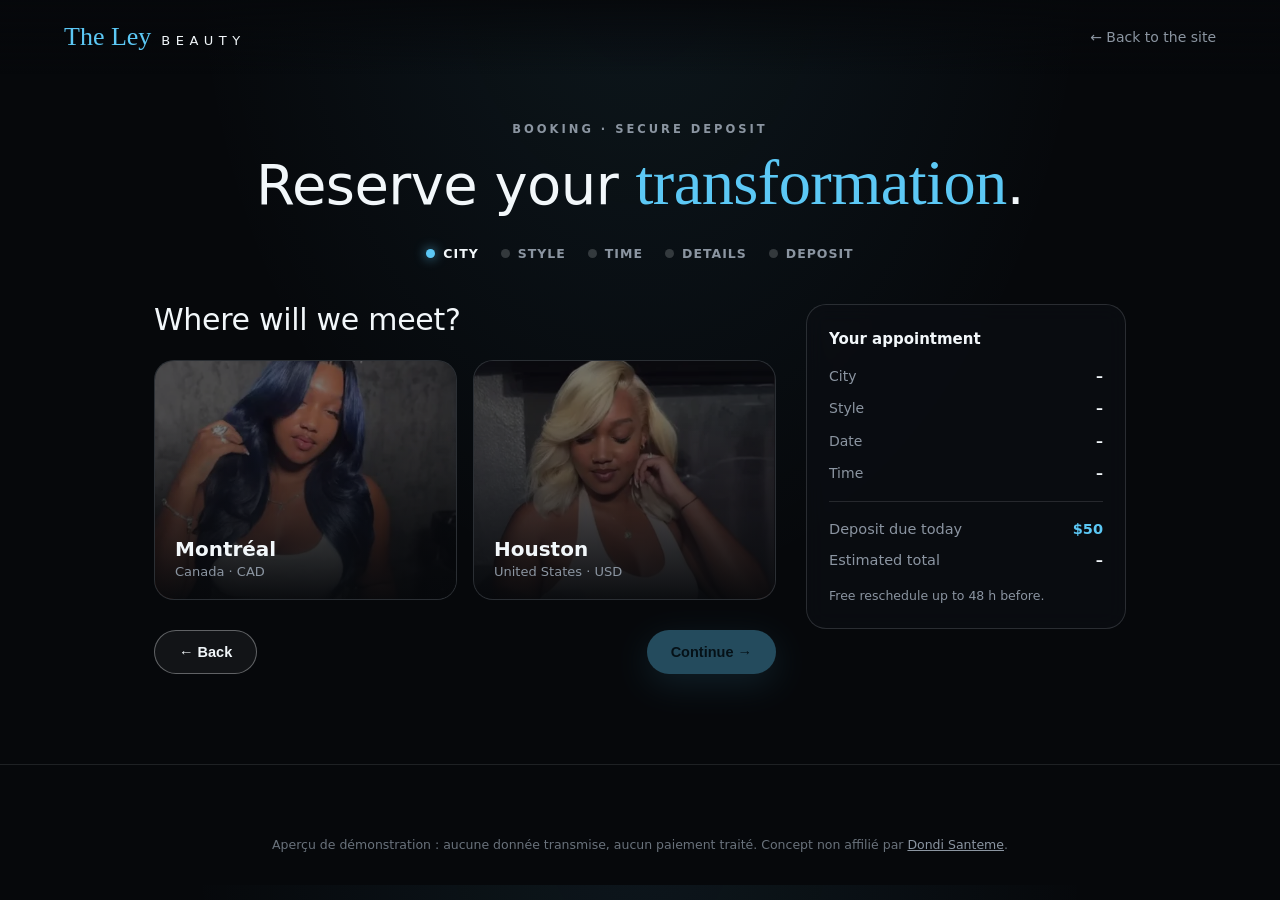
==== reservation.html @ ddd85ef6 "Parcours de reservation integre 5 etapes (ville, style, date/heure, coordonnees, acompte) avec recap" ====
<!DOCTYPE html>
<html lang="en">
<head>
  <meta charset="UTF-8">
  <meta name="viewport" content="width=device-width, initial-scale=1.0">
  <title>Book your appointment | The Ley Beauty</title>
  <meta name="description" content="Book your transformation with The Ley Beauty in Montréal or Houston. Pick your style, your time, and secure your seat.">
  <meta name="robots" content="noindex">
  <link rel="preload" href="fonts/MrDafoe-400.woff2" as="font" type="font/woff2" crossorigin>
  <link rel="preload" href="fonts/Sora-300.woff2" as="font" type="font/woff2" crossorigin>
  <link rel="stylesheet" href="fonts/fonts.css">
  <link rel="stylesheet" href="styles.css">
  <link rel="stylesheet" href="resa.css">
</head>
<body class="resa-body">

  <nav class="nav">
    <a class="wordmark" href="index.html"><span class="wm-script">The Ley</span><span class="wm-caps">Beauty</span></a>
    <a class="resa-back" href="index.html">← Back to the site</a>
  </nav>

  <main class="resa">
    <header class="resa-head">
      <p class="kicker">Booking · secure deposit</p>
      <h1 class="resa-title">Reserve your <em>transformation</em>.</h1>
      <ol class="resa-progress" aria-label="Booking steps">
        <li class="on" data-step-dot="1"><i></i>City</li>
        <li data-step-dot="2"><i></i>Style</li>
        <li data-step-dot="3"><i></i>Time</li>
        <li data-step-dot="4"><i></i>Details</li>
        <li data-step-dot="5"><i></i>Deposit</li>
      </ol>
    </header>

    <div class="resa-grid">
      <section class="resa-flow" aria-live="polite">

        <!-- Étape 1 : ville -->
        <div class="step on" data-step="1">
          <h2 class="step-title">Where will we meet?</h2>
          <div class="choice-grid ville-grid">
            <button class="choice ville" data-ville="mtl">
              <img src="assets/c-blue2.webp" alt="" aria-hidden="true">
              <span class="choice-name">Montréal</span>
              <span class="choice-sub">Canada · CAD</span>
            </button>
            <button class="choice ville" data-ville="hou">
              <img src="assets/c-blonde2.webp" alt="" aria-hidden="true">
              <span class="choice-name">Houston</span>
              <span class="choice-sub">United States · USD</span>
            </button>
          </div>
        </div>

        <!-- Étape 2 : prestation -->
        <div class="step" data-step="2">
          <h2 class="step-title">Pick your style.</h2>
          <div class="choice-grid presta-grid">
            <button class="choice presta" data-presta="install" data-prix="250">
              <img src="assets/c-burgundy2.webp" alt="" aria-hidden="true">
              <span class="choice-name">Install & style</span>
              <span class="choice-sub">Lace install, melted & styled · 2 h 30</span>
              <span class="choice-prix">from <b>$250</b></span>
            </button>
            <button class="choice presta" data-presta="colour" data-prix="320">
              <img src="assets/c-blue.webp" alt="" aria-hidden="true">
              <span class="choice-name">Colour transformation</span>
              <span class="choice-sub">Custom colour + install · 3 h 30</span>
              <span class="choice-prix">from <b>$320</b></span>
            </button>
            <button class="choice presta" data-presta="ponytail" data-prix="95">
              <img src="assets/c-burgundy.webp" alt="" aria-hidden="true">
              <span class="choice-name">Sleek ponytail</span>
              <span class="choice-sub">Snatched & laid · 1 h 15</span>
              <span class="choice-prix">from <b>$95</b></span>
            </button>
            <button class="choice presta" data-presta="silk" data-prix="120">
              <img src="assets/c-black.webp" alt="" aria-hidden="true">
              <span class="choice-name">Silk press</span>
              <span class="choice-sub">Silky, bouncy, healthy · 1 h 45</span>
              <span class="choice-prix">from <b>$120</b></span>
            </button>
          </div>
        </div>

        <!-- Étape 3 : date & heure -->
        <div class="step" data-step="3">
          <h2 class="step-title">Pick your moment.</h2>
          <div class="cal">
            <div class="cal-jours" role="listbox" aria-label="Available dates"></div>
            <div class="cal-heures" role="listbox" aria-label="Available times"></div>
          </div>
        </div>

        <!-- Étape 4 : coordonnées -->
        <div class="step" data-step="4">
          <h2 class="step-title">Tell us who's coming.</h2>
          <form class="resa-form" autocomplete="on">
            <label>Full name<input type="text" name="nom" placeholder="Amara Johnson" required></label>
            <div class="deux-col">
              <label>Email<input type="email" name="email" placeholder="you@email.com" required></label>
              <label>Phone<input type="tel" name="tel" placeholder="+1 514 000 0000" required></label>
            </div>
            <label>Notes for your stylist (optional)<input type="text" name="notes" placeholder="Inspo, hair history, allergies..."></label>
          </form>
        </div>

        <!-- Étape 5 : acompte -->
        <div class="step" data-step="5">
          <h2 class="step-title">Secure your seat.</h2>
          <div class="pay">
            <div class="pay-carte" aria-hidden="true">
              <span class="pc-marque"><span class="wm-script">The Ley</span></span>
              <span class="pc-num">•••• •••• •••• ••••</span>
              <span class="pc-nom">YOUR NAME</span>
            </div>
            <form class="pay-form" autocomplete="off">
              <label>Card number<input inputmode="numeric" name="cc" placeholder="1234 5678 9012 3456" maxlength="19"></label>
              <div class="deux-col">
                <label>Expiry<input inputmode="numeric" name="exp" placeholder="MM / YY" maxlength="7"></label>
                <label>CVC<input inputmode="numeric" name="cvc" placeholder="123" maxlength="4"></label>
              </div>
              <p class="pay-note">
                <svg width="13" height="13" viewBox="0 0 24 24" fill="none" stroke="currentColor" stroke-width="2.2" stroke-linecap="round" stroke-linejoin="round"><rect x="3" y="11" width="18" height="11" rx="2"/><path d="M7 11V7a5 5 0 0 1 10 0v4"/></svg>
                Encrypted payment · the deposit is deducted from your final price.
              </p>
            </form>
          </div>
        </div>

        <!-- Confirmation -->
        <div class="step" data-step="6">
          <div class="done">
            <div class="done-check" aria-hidden="true">
              <svg viewBox="0 0 52 52"><circle cx="26" cy="26" r="24" fill="none"/><path fill="none" d="M14 27l8 8 16-18"/></svg>
            </div>
            <h2 class="step-title">You're booked, gorgeous.</h2>
            <p class="done-recap"></p>
            <p class="done-note">A confirmation email is on its way with everything you need. See you at the chair.</p>
            <a class="pill pill-bleu" href="index.html">Back to The Ley Beauty</a>
          </div>
        </div>

        <div class="step-nav">
          <button class="pill pill-ghost" data-prev hidden>← Back</button>
          <button class="pill pill-bleu" data-next disabled>Continue →</button>
        </div>
      </section>

      <!-- Récapitulatif sticky -->
      <aside class="resa-recap" aria-label="Booking summary">
        <p class="recap-titre">Your appointment</p>
        <dl>
          <div><dt>City</dt><dd data-recap="ville">–</dd></div>
          <div><dt>Style</dt><dd data-recap="presta">–</dd></div>
          <div><dt>Date</dt><dd data-recap="date">–</dd></div>
          <div><dt>Time</dt><dd data-recap="heure">–</dd></div>
        </dl>
        <div class="recap-total">
          <div><dt>Deposit due today</dt><dd data-recap="acompte">$50</dd></div>
          <div class="recap-reste"><dt>Estimated total</dt><dd data-recap="total">–</dd></div>
        </div>
        <p class="recap-note">Free reschedule up to 48 h before.</p>
      </aside>
    </div>
  </main>

  <footer class="foot">
    <p class="foot-credit">Aperçu de démonstration : aucune donnée transmise, aucun paiement traité. Concept non affilié par <a href="https://www.dondisanteme.com" target="_blank" rel="noopener">Dondi Santeme</a>.</p>
  </footer>

  <script src="vendor/gsap.min.js" defer></script>
  <script src="resa.js" defer></script>
</body>
</html>
---- fonts/fonts.css ----
@font-face { font-family: 'Mr Dafoe'; font-style: normal; font-weight: 400; font-display: swap; src: url('fonts/MrDafoe-400.woff2') format('woff2'); }
@font-face { font-family: 'Sora'; font-style: normal; font-weight: 300; font-display: swap; src: url('fonts/Sora-300.woff2') format('woff2'); }
@font-face { font-family: 'Sora'; font-style: normal; font-weight: 400; font-display: swap; src: url('fonts/Sora-400.woff2') format('woff2'); }
@font-face { font-family: 'Sora'; font-style: normal; font-weight: 600; font-display: swap; src: url('fonts/Sora-600.woff2') format('woff2'); }
---- styles.css ----
/* THE LEY BEAUTY — vitrine wow + booking. Noir salon, néon bleu The Ley,
   miroir à métamorphose de couleurs. Mr Dafoe (script néon) + Sora. */
:root {
  --noir: #06080b;
  --noir2: #0b0e13;
  --bleu: #5cc8f5;
  --bleu-fonce: #2b9fd8;
  --blanc: #f2f7fa;
  --gris: #8b95a1;
  --glow: #8a2f3d;
}
* { margin: 0; padding: 0; box-sizing: border-box; }
body {
  background: var(--noir);
  color: var(--blanc);
  font-family: 'Sora', system-ui, sans-serif;
  font-size: 16px;
  line-height: 1.6;
  overflow-x: clip;
  -webkit-font-smoothing: antialiased;
}
h1, h2 { font-weight: 300; letter-spacing: -.01em; line-height: 1.08; }
h2 { font-size: clamp(2rem, 4.8vw, 52px); }
h2 em { font-family: 'Mr Dafoe', 'Segoe Script', cursive; font-style: normal; color: var(--bleu); font-size: 1.18em; }
.kicker {
  font-size: 11.5px; font-weight: 600; letter-spacing: .26em; text-transform: uppercase;
  color: var(--gris);
}

/* Wordmark */
.wordmark { display: inline-flex; align-items: baseline; gap: 10px; text-decoration: none; }
.wm-script { font-family: 'Mr Dafoe', 'Segoe Script', cursive; font-size: 26px; color: var(--bleu); }
.wm-caps { font-weight: 300; font-size: 13px; letter-spacing: .42em; text-transform: uppercase; color: var(--blanc); }

/* Pills */
.pill {
  display: inline-flex; align-items: center; gap: 10px;
  font-weight: 600; font-size: 14.5px; text-decoration: none;
  padding: 13px 24px; border-radius: 999px; border: none; cursor: pointer;
  transition: transform .15s, filter .2s, background .2s;
}
.pill:hover { transform: translateY(-2px); filter: brightness(1.08); }
.pill:active { transform: scale(.96); }
.pill-bleu { background: var(--bleu); color: #04222f; box-shadow: 0 10px 34px rgba(92,200,245,.35); }
.pill-ghost { border: 1px solid rgba(242,247,250,.35); color: var(--blanc); background: rgba(242,247,250,.05); }
.pill-big { font-size: 16px; padding: 16px 30px; }

.nav {
  position: fixed; top: 0; left: 0; right: 0; z-index: 60;
  display: flex; align-items: center; justify-content: space-between;
  padding: 16px 5vw;
  background: linear-gradient(180deg, rgba(6,8,11,.9), rgba(6,8,11,0));
}

/* ── HERO ────────────────────────────────────────────────────────── */
.hero {
  position: relative; min-height: 100svh;
  display: grid; place-items: center; overflow: hidden;
  text-align: center;
}
.hero-bg {
  position: absolute; inset: 0; width: 100%; height: 100%;
  object-fit: cover; opacity: .5; filter: blur(6px) saturate(1.2);
  transform: scale(1.12);
}
.hero-veil {
  position: absolute; inset: 0;
  background: radial-gradient(ellipse at 50% 40%, rgba(92,200,245,.10), transparent 55%),
              linear-gradient(180deg, rgba(6,8,11,.82), rgba(6,8,11,.55) 45%, rgba(6,8,11,.94));
}
.hero-inner { position: relative; z-index: 2; padding: 0 20px; display: flex; flex-direction: column; align-items: center; gap: 20px; max-width: 860px; }
.neon { display: flex; flex-direction: column; align-items: center; line-height: .9; }
.neon-script {
  font-family: 'Mr Dafoe', 'Segoe Script', cursive; font-weight: 400;
  font-size: clamp(4.2rem, 13vw, 132px);
  color: #cdeeff;
  text-shadow: 0 0 7px rgba(160,224,255,.9), 0 0 22px var(--bleu), 0 0 64px rgba(43,159,216,.6);
  animation: ignite 1.7s steps(1, end) 1;
}
.neon-caps {
  font-family: 'Sora', sans-serif; font-weight: 300;
  font-size: clamp(1.15rem, 3.4vw, 30px); letter-spacing: .58em; text-indent: .58em;
  color: var(--blanc);
  text-shadow: 0 0 8px rgba(242,247,250,.75), 0 0 30px rgba(242,247,250,.35);
  animation: ignite 2.1s steps(1, end) 1;
}
@keyframes ignite {
  0% { opacity: 0; } 8% { opacity: 1; } 12% { opacity: .25; } 17% { opacity: 1; }
  23% { opacity: .4; } 29% { opacity: 1; } 34% { opacity: .2; } 41% { opacity: 1; } 100% { opacity: 1; }
}
.hero-sub { color: rgba(242,247,250,.78); max-width: 30rem; }
.hero-ctas { display: flex; flex-wrap: wrap; justify-content: center; gap: 14px; }
.scroll-hint {
  position: absolute; bottom: 3svh; left: 50%; translate: -50% 0; z-index: 2;
  font-size: 11px; letter-spacing: .3em; text-transform: uppercase; color: var(--gris);
}

/* ── LE MIROIR (objet-héros) ─────────────────────────────────────── */
.mirror {
  position: relative; height: 100svh; overflow: hidden;
  display: grid; place-items: center;
  background: radial-gradient(ellipse at 50% 80%, rgba(92,200,245,.06), transparent 55%), var(--noir);
}
.bigword {
  position: absolute; z-index: 1; inset: 0; display: grid; place-items: center;
  font-weight: 600; font-size: clamp(4rem, 16vw, 190px); letter-spacing: .04em;
  color: transparent; -webkit-text-stroke: 1px rgba(242,247,250,.13);
  user-select: none; white-space: nowrap;
}
.mirror-frame {
  position: relative; z-index: 2;
  width: min(400px, 82vw); height: min(66svh, 620px);
  border-radius: 999px 999px 26px 26px;
  overflow: hidden;
  border: 1px solid rgba(242,247,250,.18);
  box-shadow: 0 0 80px color-mix(in srgb, var(--glow) 55%, transparent),
              0 40px 90px rgba(0,0,0,.6),
              inset 0 0 0 6px rgba(6,8,11,.35);
  transition: box-shadow .4s;
}
.mirror-frame .layer {
  position: absolute; inset: 0; width: 100%; height: 100%; object-fit: cover;
  opacity: 0; will-change: opacity, transform;
}
.mirror-frame .l-0 { opacity: 1; }
.mirror-head { position: absolute; z-index: 3; top: 12svh; left: 6vw; max-width: 340px; }
.mirror-head h2 { margin-top: 10px; }
.mirror-hud {
  position: absolute; z-index: 3; bottom: 7svh; left: 50%; translate: -50% 0;
  display: flex; align-items: center; gap: 16px;
  background: rgba(6,8,11,.55); backdrop-filter: blur(8px); -webkit-backdrop-filter: blur(8px);
  border: 1px solid rgba(242,247,250,.16); border-radius: 999px;
  padding: 10px 22px; white-space: nowrap;
}
.hud-num { font-size: 12px; font-weight: 600; letter-spacing: .18em; color: var(--gris); }
.hud-name { font-family: 'Mr Dafoe', 'Segoe Script', cursive; font-size: 24px; color: var(--bleu); }

/* ── AVANT / APRÈS ───────────────────────────────────────────────── */
.transfo { padding: 120px 5vw; max-width: 1100px; margin: 0 auto; }
.transfo-head { margin-bottom: 44px; }
.transfo-head h2 { margin-top: 10px; }
.ba {
  position: relative; border-radius: 26px; overflow: hidden;
  aspect-ratio: 4 / 5; max-height: 78svh; margin: 0 auto; max-width: 620px;
  border: 1px solid rgba(242,247,250,.14);
}
.ba img { position: absolute; inset: 0; width: 100%; height: 100%; object-fit: cover; }
.ba-afterwrap {
  position: absolute; inset: 0;
  clip-path: inset(0 calc(100% - var(--wipe, 12%)) 0 0);
  will-change: clip-path;
}
.ba-afterwrap img { position: absolute; inset: 0; width: 100%; height: 100%; object-fit: cover; }
.ba-handle {
  position: absolute; top: 0; bottom: 0; left: var(--wipe, 12%);
  width: 2px; background: var(--bleu);
  box-shadow: 0 0 18px rgba(92,200,245,.9);
}
.ba-tag {
  position: absolute; top: 18px; z-index: 2;
  font-size: 11px; font-weight: 600; letter-spacing: .22em; text-transform: uppercase;
  background: rgba(6,8,11,.6); backdrop-filter: blur(6px);
  border: 1px solid rgba(242,247,250,.18); border-radius: 999px; padding: 7px 14px;
}
.ba-tag-g { left: 18px; }
.ba-tag-d { right: 18px; color: var(--bleu); }

/* ── PORTAIL INSTAGRAM ───────────────────────────────────────────── */
.insta { position: relative; padding: 110px 0; overflow: hidden; background: var(--noir2); }
.marquee { overflow: hidden; opacity: .85; }
.track { display: flex; gap: 16px; width: max-content; padding: 8px 0; animation: drift 36s linear infinite; }
.m-2 .track { animation-direction: reverse; }
.track img {
  width: 150px; height: 190px; object-fit: cover; border-radius: 14px;
  border: 1px solid rgba(242,247,250,.1);
}
@keyframes drift { from { transform: translateX(0); } to { transform: translateX(-50%); } }
.insta-core { position: relative; z-index: 2; text-align: center; padding: 54px 20px; display: flex; flex-direction: column; align-items: center; gap: 18px; }

/* ── RÉSERVATION ─────────────────────────────────────────────────── */
.booking { padding: 130px 5vw 120px; max-width: 1100px; margin: 0 auto; }
.booking-head { text-align: center; margin-bottom: 46px; }
.booking-head h2 { margin: 10px 0 26px; }
.steps {
  list-style: none; display: flex; flex-wrap: wrap; justify-content: center; gap: 12px 26px;
  color: var(--gris); font-size: 14px;
}
.steps li { display: flex; align-items: center; gap: 10px; }
.steps span {
  display: grid; place-items: center; width: 26px; height: 26px; border-radius: 50%;
  background: rgba(92,200,245,.14); color: var(--bleu); font-size: 12.5px; font-weight: 600;
}
.cities { display: grid; gap: 20px; grid-template-columns: 1fr; }
@media (min-width: 760px) { .cities { grid-template-columns: 1fr 1fr; } }
.city {
  position: relative; overflow: hidden; cursor: pointer;
  border: 1px solid rgba(242,247,250,.14); border-radius: 24px;
  min-height: 300px; padding: 26px;
  display: flex; flex-direction: column; justify-content: flex-end; align-items: flex-start; gap: 4px;
  background: var(--noir2); color: var(--blanc); font-family: inherit; text-align: left;
  text-decoration: none;
  transition: transform .25s cubic-bezier(.16,1,.3,1), border-color .25s, box-shadow .25s;
}
.city img {
  position: absolute; inset: 0; width: 100%; height: 100%; object-fit: cover;
  opacity: .5; transition: transform .6s cubic-bezier(.16,1,.3,1), opacity .3s;
}
.city::after { content: ""; position: absolute; inset: 0; background: linear-gradient(180deg, transparent 30%, rgba(6,8,11,.92)); }
.city:hover { transform: translateY(-4px); border-color: rgba(92,200,245,.6); box-shadow: 0 24px 60px rgba(0,0,0,.5); }
.city:hover img { transform: scale(1.06); opacity: .65; }
.city.actif { border-color: var(--bleu); box-shadow: 0 0 0 1px var(--bleu), 0 24px 60px rgba(0,0,0,.5); }
.city > span { position: relative; z-index: 2; }
.city-name { font-size: clamp(1.8rem, 3.6vw, 40px); font-weight: 300; }
.city-sub { color: var(--gris); font-size: 13px; }
.city-go {
  margin-top: 14px; display: inline-flex; align-items: center; gap: 8px;
  background: var(--bleu); color: #04222f; font-weight: 600; font-size: 14px;
  padding: 11px 20px; border-radius: 999px;
}

.sched { margin-top: 26px; border: 1px solid rgba(242,247,250,.14); border-radius: 24px; overflow: hidden; background: #0d1117; scroll-margin-top: 92px; }
.sched[hidden] { display: none; }
.sched-bar {
  display: flex; flex-wrap: wrap; align-items: center; gap: 10px 22px;
  padding: 16px 22px; border-bottom: 1px solid rgba(242,247,250,.1);
}
.sched-city { font-weight: 600; font-size: 15px; }
.sched-city::before { content: "● "; color: var(--bleu); }
.sched-safe { display: inline-flex; align-items: center; gap: 7px; color: var(--gris); font-size: 13px; }
.sched-open { margin-left: auto; color: var(--bleu); font-size: 13.5px; text-decoration: none; }
.sched-open:hover { text-decoration: underline; }
.sched-frame { height: min(78svh, 760px); background: #fff; }
.sched-frame iframe { width: 100%; height: 100%; border: 0; display: block; }

/* ── FOOTER ──────────────────────────────────────────────────────── */
.foot {
  border-top: 1px solid rgba(242,247,250,.1);
  padding: 54px 5vw 30px; text-align: center;
  display: flex; flex-direction: column; align-items: center; gap: 12px;
}
.foot-cities { color: var(--gris); font-size: 13.5px; letter-spacing: .18em; text-transform: uppercase; }
.foot-ig { color: var(--blanc); font-size: 14.5px; text-decoration: none; }
.foot-ig:hover { color: var(--bleu); }
.foot-credit { color: rgba(139,149,161,.75); font-size: 12.5px; margin-top: 16px; }
.foot-credit a { color: var(--gris); }

/* Reveals */
[data-reveal] { opacity: 0; transform: translateY(22px); transition: opacity .8s cubic-bezier(.16,1,.3,1), transform .8s cubic-bezier(.16,1,.3,1); }
[data-reveal].in { opacity: 1; transform: none; }

@media (prefers-reduced-motion: reduce) {
  [data-reveal] { opacity: 1; transform: none; transition: none; }
  .neon-script, .neon-caps { animation: none; }
  .track { animation: none; }
  .ba-afterwrap { clip-path: inset(0 50% 0 0); }
  .ba-handle { left: 50%; }
}
---- resa.css ----
/* THE LEY BEAUTY — page réservation (parcours 5 étapes + récap sticky). */
.resa-body { background: radial-gradient(ellipse at 50% -10%, rgba(92,200,245,.08), transparent 50%), var(--noir); }
.resa-back { color: var(--gris); text-decoration: none; font-size: 14px; }
.resa-back:hover { color: var(--blanc); }
.resa { max-width: 1100px; margin: 0 auto; padding: 120px 5vw 90px; }
.resa-head { text-align: center; margin-bottom: 40px; }
.resa-title { font-size: clamp(2.2rem, 5.4vw, 56px); margin: 10px 0 26px; }
.resa-title em { font-family: 'Mr Dafoe', 'Segoe Script', cursive; font-style: normal; color: var(--bleu); font-size: 1.15em; }

.resa-progress {
  list-style: none; display: flex; justify-content: center; flex-wrap: wrap; gap: 8px 22px;
  font-size: 12.5px; font-weight: 600; letter-spacing: .08em; color: var(--gris);
}
.resa-progress li { display: flex; align-items: center; gap: 8px; text-transform: uppercase; }
.resa-progress i {
  width: 9px; height: 9px; border-radius: 50%;
  background: rgba(242,247,250,.18); transition: background .3s, box-shadow .3s;
}
.resa-progress li.on { color: var(--blanc); }
.resa-progress li.on i { background: var(--bleu); box-shadow: 0 0 12px rgba(92,200,245,.8); }

.resa-grid { display: grid; gap: 30px; grid-template-columns: 1fr; align-items: start; }
@media (min-width: 980px) { .resa-grid { grid-template-columns: 1fr 320px; } }

.step { display: none; }
.step.on { display: block; }
.step-title { font-size: clamp(1.5rem, 3vw, 30px); font-weight: 300; margin-bottom: 24px; }
.step-nav { display: flex; justify-content: space-between; gap: 14px; margin-top: 30px; }
.step-nav[hidden] { display: none; }
.step-nav .pill[disabled] { opacity: .35; pointer-events: none; }
.step-nav .pill:only-child { margin-left: auto; }

.choice-grid { display: grid; gap: 16px; grid-template-columns: 1fr; }
@media (min-width: 640px) { .choice-grid { grid-template-columns: 1fr 1fr; } }
.choice {
  position: relative; overflow: hidden; cursor: pointer; text-align: left;
  border: 1px solid rgba(242,247,250,.14); border-radius: 20px;
  min-height: 190px; padding: 20px;
  display: flex; flex-direction: column; justify-content: flex-end; gap: 3px;
  background: var(--noir2); color: var(--blanc); font-family: inherit;
  transition: transform .25s cubic-bezier(.16,1,.3,1), border-color .25s, box-shadow .25s;
}
.ville-grid .choice { min-height: 240px; }
.choice img {
  position: absolute; inset: 0; width: 100%; height: 100%; object-fit: cover;
  opacity: .45; transition: transform .6s cubic-bezier(.16,1,.3,1), opacity .3s;
}
.choice::after { content: ""; position: absolute; inset: 0; background: linear-gradient(180deg, transparent 25%, rgba(6,8,11,.94)); }
.choice:hover { transform: translateY(-3px); border-color: rgba(92,200,245,.55); }
.choice:hover img { transform: scale(1.06); opacity: .58; }
.choice.actif { border-color: var(--bleu); box-shadow: 0 0 0 1px var(--bleu), 0 18px 50px rgba(0,0,0,.5); }
.choice.actif::before {
  content: "✓"; position: absolute; top: 14px; right: 14px; z-index: 2;
  width: 26px; height: 26px; display: grid; place-items: center;
  background: var(--bleu); color: #04222f; border-radius: 50%; font-weight: 700; font-size: 14px;
}
.choice > span { position: relative; z-index: 2; }
.choice-name { font-size: 20px; font-weight: 600; }
.choice-sub { color: var(--gris); font-size: 13px; }
.choice-prix { margin-top: 6px; font-size: 13.5px; color: rgba(242,247,250,.85); }
.choice-prix b { color: var(--bleu); font-size: 16px; }

/* Calendrier */
.cal { display: grid; gap: 20px; }
.cal-jours { display: grid; grid-auto-flow: column; overflow-x: auto; gap: 10px; padding-bottom: 8px; scrollbar-width: thin; }
.cal-jour {
  min-width: 76px; padding: 12px 8px; cursor: pointer;
  display: flex; flex-direction: column; align-items: center; gap: 2px;
  background: var(--noir2); color: var(--blanc); font-family: inherit;
  border: 1px solid rgba(242,247,250,.14); border-radius: 16px;
  transition: border-color .2s, background .2s, transform .15s;
}
.cal-jour small { font-size: 11px; color: var(--gris); text-transform: uppercase; letter-spacing: .08em; }
.cal-jour b { font-size: 22px; font-weight: 600; }
.cal-jour:hover { transform: translateY(-2px); border-color: rgba(92,200,245,.5); }
.cal-jour.actif { border-color: var(--bleu); background: rgba(92,200,245,.1); box-shadow: 0 0 0 1px var(--bleu); }
.cal-heures { display: flex; flex-wrap: wrap; gap: 10px; }
.cal-heures:empty::before { content: "Pick a date to see available times."; color: var(--gris); font-size: 14px; }
.cal-heure {
  padding: 11px 20px; cursor: pointer; font-family: inherit; font-size: 14.5px; font-weight: 600;
  background: var(--noir2); color: var(--blanc);
  border: 1px solid rgba(242,247,250,.14); border-radius: 999px;
  transition: border-color .2s, background .2s;
}
.cal-heure:hover { border-color: rgba(92,200,245,.5); }
.cal-heure.actif { background: var(--bleu); color: #04222f; border-color: var(--bleu); }

/* Formulaires */
.resa-form, .pay-form { display: flex; flex-direction: column; gap: 18px; }
.deux-col { display: grid; grid-template-columns: 1fr 1fr; gap: 16px; }
.resa-form label, .pay-form label { display: flex; flex-direction: column; gap: 8px; font-size: 13.5px; font-weight: 600; color: rgba(242,247,250,.85); }
.resa-form input, .pay-form input {
  background: var(--noir2); border: 1px solid rgba(242,247,250,.14); border-radius: 14px;
  height: 50px; padding: 0 16px; color: var(--blanc);
  font-family: inherit; font-size: 15px; outline: none;
  transition: border-color .2s, box-shadow .2s;
}
.resa-form input::placeholder, .pay-form input::placeholder { color: rgba(139,149,161,.5); }
.resa-form input:focus, .pay-form input:focus { border-color: var(--bleu); box-shadow: 0 0 0 3px rgba(92,200,245,.18); }

/* Paiement */
.pay { display: grid; gap: 26px; }
@media (min-width: 760px) { .pay { grid-template-columns: 1fr 1fr; align-items: start; } }
.pay-carte {
  position: relative; width: 100%; max-width: 420px;
  aspect-ratio: 1.586; border-radius: 20px; padding: 22px;
  display: flex; flex-direction: column; justify-content: flex-end; gap: 8px;
  background:
    radial-gradient(120% 150% at 15% 10%, rgba(92,200,245,.4), transparent 50%),
    linear-gradient(150deg, #14202c 0%, #0a121c 60%, #071019 100%);
  border: 1px solid rgba(242,247,250,.16);
  box-shadow: 0 26px 60px rgba(0,0,0,.55), inset 0 1px 0 rgba(242,247,250,.18);
}
.pc-marque { position: absolute; top: 18px; left: 22px; }
.pc-num { font-size: clamp(1rem, 2.6vw, 21px); letter-spacing: .12em; font-variant-numeric: tabular-nums; white-space: nowrap; }
.pc-nom { font-size: 12px; letter-spacing: .22em; color: var(--gris); }
.pay-note { display: flex; align-items: center; gap: 8px; color: var(--gris); font-size: 12.5px; }

/* Confirmation */
.done { text-align: center; display: flex; flex-direction: column; align-items: center; gap: 16px; padding: 30px 0 10px; }
.done-check svg { width: 88px; height: 88px; }
.done-check circle { stroke: var(--bleu); stroke-width: 2.5; stroke-dasharray: 160; stroke-dashoffset: 160; }
.done-check path { stroke: var(--bleu); stroke-width: 3; stroke-linecap: round; stroke-linejoin: round; stroke-dasharray: 60; stroke-dashoffset: 60; }
.done-check.joue circle { animation: trace .7s ease-out forwards; }
.done-check.joue path { animation: trace .5s ease-out .5s forwards; }
@keyframes trace { to { stroke-dashoffset: 0; } }
.done-recap { font-size: 17px; color: var(--blanc); font-weight: 600; }
.done-note { color: var(--gris); max-width: 26rem; font-size: 14.5px; }

/* Récapitulatif sticky */
.resa-recap {
  position: sticky; top: 96px;
  border: 1px solid rgba(242,247,250,.14); border-radius: 20px;
  background: rgba(11,14,19,.75); backdrop-filter: blur(10px); -webkit-backdrop-filter: blur(10px);
  padding: 22px;
}
.recap-titre { font-weight: 600; font-size: 15px; margin-bottom: 14px; }
.resa-recap dl { display: flex; flex-direction: column; gap: 10px; }
.resa-recap dl > div { display: flex; justify-content: space-between; gap: 12px; font-size: 14px; }
.resa-recap dt { color: var(--gris); }
.resa-recap dd { font-weight: 600; text-align: right; }
.recap-total { margin-top: 16px; padding-top: 16px; border-top: 1px solid rgba(242,247,250,.12); display: flex; flex-direction: column; gap: 8px; }
.recap-total > div { display: flex; justify-content: space-between; font-size: 14.5px; }
.recap-total dd { color: var(--bleu); font-weight: 700; }
.recap-reste dd { color: var(--blanc); font-weight: 600; }
.recap-note { margin-top: 14px; color: var(--gris); font-size: 12.5px; }

@media (prefers-reduced-motion: reduce) {
  .done-check circle, .done-check path { animation: none; stroke-dashoffset: 0; }
}
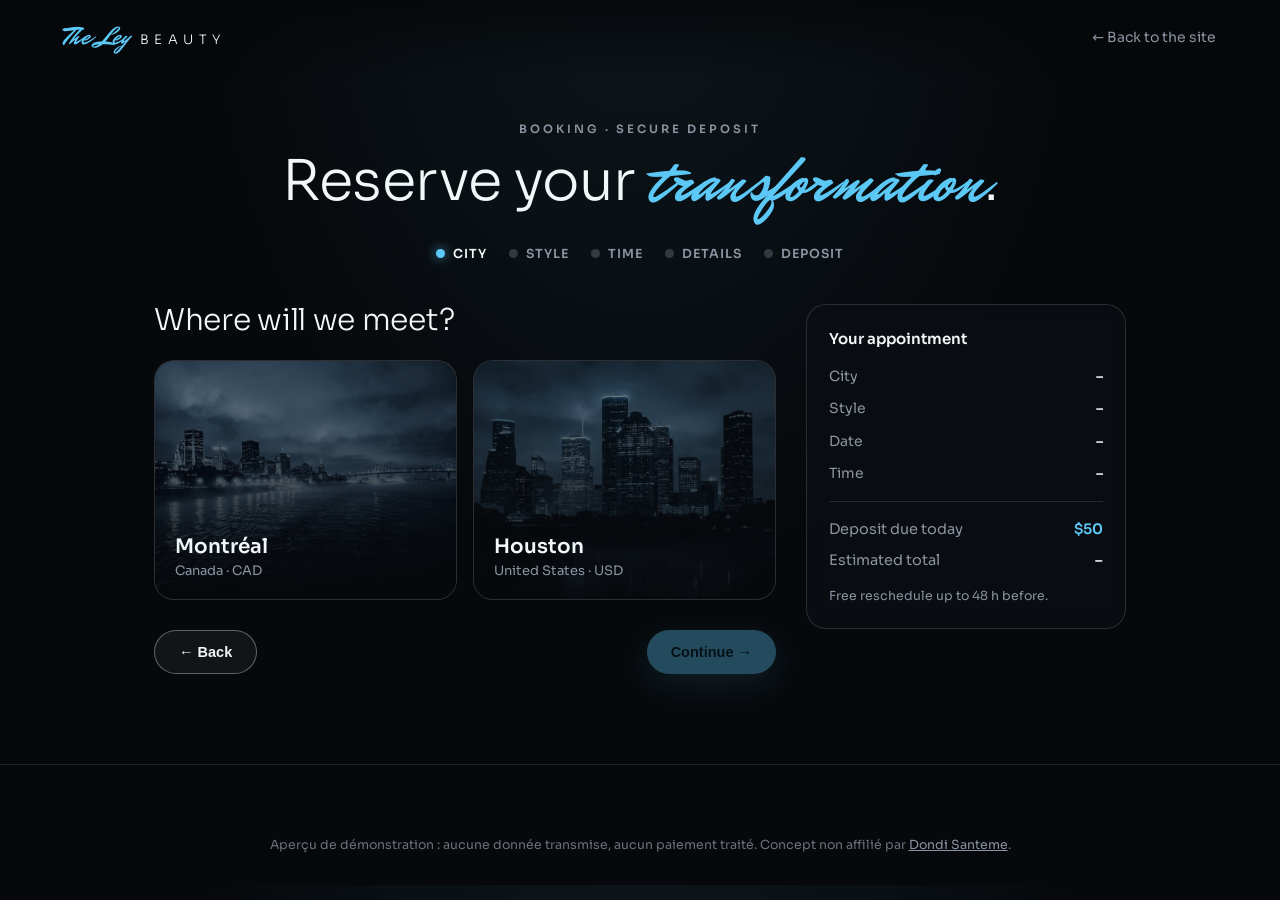
==== commit 147c677f: "Higgsfield actif : vague de cheveux 1080p en ouverture (boucle palindrome + poster LCP), skylines Mo" ====
--- a/reservation.html
+++ b/reservation.html
@@ -40,12 +40,12 @@
           <h2 class="step-title">Where will we meet?</h2>
           <div class="choice-grid ville-grid">
             <button class="choice ville" data-ville="mtl">
-              <img src="assets/c-blue2.webp" alt="" aria-hidden="true">
+              <img src="assets/ville-mtl.webp" alt="" aria-hidden="true">
               <span class="choice-name">Montréal</span>
               <span class="choice-sub">Canada · CAD</span>
             </button>
             <button class="choice ville" data-ville="hou">
-              <img src="assets/c-blonde2.webp" alt="" aria-hidden="true">
+              <img src="assets/ville-hou.webp" alt="" aria-hidden="true">
               <span class="choice-name">Houston</span>
               <span class="choice-sub">United States · USD</span>
             </button>
--- a/fonts/fonts.css
+++ b/fonts/fonts.css
@@ -1,4 +1,4 @@
-@font-face { font-family: 'Mr Dafoe'; font-style: normal; font-weight: 400; font-display: swap; src: url('fonts/MrDafoe-400.woff2') format('woff2'); }
-@font-face { font-family: 'Sora'; font-style: normal; font-weight: 300; font-display: swap; src: url('fonts/Sora-300.woff2') format('woff2'); }
-@font-face { font-family: 'Sora'; font-style: normal; font-weight: 400; font-display: swap; src: url('fonts/Sora-400.woff2') format('woff2'); }
-@font-face { font-family: 'Sora'; font-style: normal; font-weight: 600; font-display: swap; src: url('fonts/Sora-600.woff2') format('woff2'); }
+@font-face { font-family: 'Mr Dafoe'; font-style: normal; font-weight: 400; font-display: swap; src: url('MrDafoe-400.woff2') format('woff2'); }
+@font-face { font-family: 'Sora'; font-style: normal; font-weight: 300; font-display: swap; src: url('Sora-300.woff2') format('woff2'); }
+@font-face { font-family: 'Sora'; font-style: normal; font-weight: 400; font-display: swap; src: url('Sora-400.woff2') format('woff2'); }
+@font-face { font-family: 'Sora'; font-style: normal; font-weight: 600; font-display: swap; src: url('Sora-600.woff2') format('woff2'); }
--- a/styles.css
+++ b/styles.css
@@ -60,14 +60,15 @@
 }
 .hero-bg {
   position: absolute; inset: 0; width: 100%; height: 100%;
-  object-fit: cover; opacity: .5; filter: blur(6px) saturate(1.2);
-  transform: scale(1.12);
+  object-fit: cover; opacity: .9;
+  transform: scale(1.06);
 }
 .hero-veil {
   position: absolute; inset: 0;
-  background: radial-gradient(ellipse at 50% 40%, rgba(92,200,245,.10), transparent 55%),
-              linear-gradient(180deg, rgba(6,8,11,.82), rgba(6,8,11,.55) 45%, rgba(6,8,11,.94));
-}
+  background: radial-gradient(ellipse at 50% 40%, rgba(92,200,245,.08), transparent 55%),
+              linear-gradient(180deg, rgba(6,8,11,.55), rgba(6,8,11,.18) 45%, rgba(6,8,11,.85));
+}
+@media (prefers-reduced-motion: reduce) { video.hero-bg { display: none; } .hero { background: url('assets/wave-poster.webp') center / cover no-repeat #06080b; } }
 .hero-inner { position: relative; z-index: 2; padding: 0 20px; display: flex; flex-direction: column; align-items: center; gap: 20px; max-width: 860px; }
 .neon { display: flex; flex-direction: column; align-items: center; line-height: .9; }
 .neon-script {
@@ -147,12 +148,12 @@
 .ba img { position: absolute; inset: 0; width: 100%; height: 100%; object-fit: cover; }
 .ba-afterwrap {
   position: absolute; inset: 0;
-  clip-path: inset(0 calc(100% - var(--wipe, 12%)) 0 0);
+  clip-path: inset(0 0 0 calc(100% - var(--wipe, 12%)));
   will-change: clip-path;
 }
 .ba-afterwrap img { position: absolute; inset: 0; width: 100%; height: 100%; object-fit: cover; }
 .ba-handle {
-  position: absolute; top: 0; bottom: 0; left: var(--wipe, 12%);
+  position: absolute; top: 0; bottom: 0; left: calc(100% - var(--wipe, 12%));
   width: 2px; background: var(--bleu);
   box-shadow: 0 0 18px rgba(92,200,245,.9);
 }
@@ -244,6 +245,36 @@
 .foot-credit { color: rgba(139,149,161,.75); font-size: 12.5px; margin-top: 16px; }
 .foot-credit a { color: var(--gris); }
 
+/* ── LE FIL : la mèche lumineuse qui relie les sections ──────────── */
+.fil {
+  position: absolute; left: 50%; bottom: 0; translate: -50% 0;
+  width: min(320px, 60vw); height: 26svh; z-index: 4;
+  overflow: visible; pointer-events: none;
+}
+.fil path {
+  fill: none; stroke: var(--bleu);
+  stroke-width: 1.6; stroke-linecap: round;
+  filter: drop-shadow(0 0 6px rgba(92,200,245,.9));
+  opacity: .85;
+}
+.promesse { position: relative; }
+
+/* ── LA PROMESSE ─────────────────────────────────────────────────── */
+.promesse { padding: 40px 5vw 130px; max-width: 1100px; margin: 0 auto; }
+.promesse-grid { display: grid; gap: 18px; grid-template-columns: 1fr; }
+@media (min-width: 820px) { .promesse-grid { grid-template-columns: repeat(3, 1fr); } }
+.prom {
+  border: 1px solid rgba(242,247,250,.12); border-radius: 20px;
+  background: linear-gradient(170deg, rgba(92,200,245,.06), rgba(11,14,19,.6));
+  padding: 26px 24px;
+}
+.prom-ic {
+  display: grid; place-items: center; width: 44px; height: 44px; border-radius: 50%;
+  background: rgba(92,200,245,.12); color: var(--bleu); margin-bottom: 16px;
+}
+.prom h3 { font-size: 17px; font-weight: 600; margin-bottom: 8px; }
+.prom p { color: var(--gris); font-size: 14.5px; }
+
 /* Reveals */
 [data-reveal] { opacity: 0; transform: translateY(22px); transition: opacity .8s cubic-bezier(.16,1,.3,1), transform .8s cubic-bezier(.16,1,.3,1); }
 [data-reveal].in { opacity: 1; transform: none; }
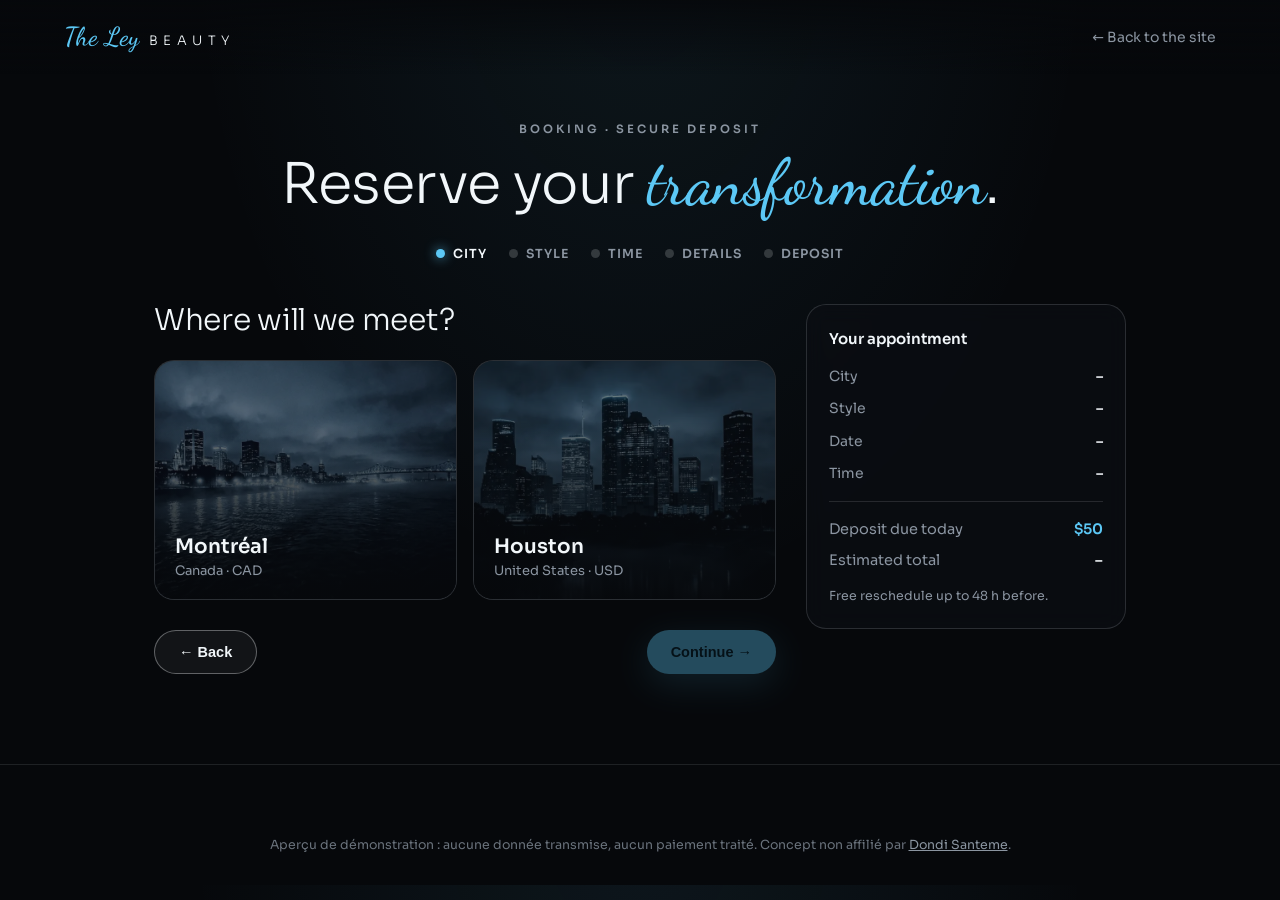
==== commit c8458521: "Scroll-storytelling niveau 2026 : rideau d'ouverture (neon -> balayage de cheveux -> entree camera)," ====
--- a/reservation.html
+++ b/reservation.html
@@ -6,7 +6,7 @@
   <title>Book your appointment | The Ley Beauty</title>
   <meta name="description" content="Book your transformation with The Ley Beauty in Montréal or Houston. Pick your style, your time, and secure your seat.">
   <meta name="robots" content="noindex">
-  <link rel="preload" href="fonts/MrDafoe-400.woff2" as="font" type="font/woff2" crossorigin>
+  <link rel="preload" href="fonts/DancingScript-600.woff2" as="font" type="font/woff2" crossorigin>
   <link rel="preload" href="fonts/Sora-300.woff2" as="font" type="font/woff2" crossorigin>
   <link rel="stylesheet" href="fonts/fonts.css">
   <link rel="stylesheet" href="styles.css">
--- a/fonts/fonts.css
+++ b/fonts/fonts.css
@@ -2,3 +2,5 @@
 @font-face { font-family: 'Sora'; font-style: normal; font-weight: 300; font-display: swap; src: url('Sora-300.woff2') format('woff2'); }
 @font-face { font-family: 'Sora'; font-style: normal; font-weight: 400; font-display: swap; src: url('Sora-400.woff2') format('woff2'); }
 @font-face { font-family: 'Sora'; font-style: normal; font-weight: 600; font-display: swap; src: url('Sora-600.woff2') format('woff2'); }
+@font-face { font-family: 'Dancing Script'; font-style: normal; font-weight: 500; font-display: swap; src: url('DancingScript-500.woff2') format('woff2'); }
+@font-face { font-family: 'Dancing Script'; font-style: normal; font-weight: 600; font-display: swap; src: url('DancingScript-600.woff2') format('woff2'); }
--- a/styles.css
+++ b/styles.css
@@ -21,7 +21,7 @@
 }
 h1, h2 { font-weight: 300; letter-spacing: -.01em; line-height: 1.08; }
 h2 { font-size: clamp(2rem, 4.8vw, 52px); }
-h2 em { font-family: 'Mr Dafoe', 'Segoe Script', cursive; font-style: normal; color: var(--bleu); font-size: 1.18em; }
+h2 em { font-family: 'Segoe Script', 'Dancing Script', cursive; font-style: normal; color: var(--bleu); font-size: 1.18em; }
 .kicker {
   font-size: 11.5px; font-weight: 600; letter-spacing: .26em; text-transform: uppercase;
   color: var(--gris);
@@ -29,7 +29,7 @@
 
 /* Wordmark */
 .wordmark { display: inline-flex; align-items: baseline; gap: 10px; text-decoration: none; }
-.wm-script { font-family: 'Mr Dafoe', 'Segoe Script', cursive; font-size: 26px; color: var(--bleu); }
+.wm-script { font-family: 'Segoe Script', 'Dancing Script', cursive; font-size: 26px; color: var(--bleu); }
 .wm-caps { font-weight: 300; font-size: 13px; letter-spacing: .42em; text-transform: uppercase; color: var(--blanc); }
 
 /* Pills */
@@ -45,6 +45,22 @@
 .pill-ghost { border: 1px solid rgba(242,247,250,.35); color: var(--blanc); background: rgba(242,247,250,.05); }
 .pill-big { font-size: 16px; padding: 16px 30px; }
 
+/* ── RIDEAU D'OUVERTURE ──────────────────────────────────────────── */
+.rideau {
+  position: fixed; inset: 0; z-index: 100;
+  background: var(--noir);
+  display: grid; place-items: center;
+}
+body:not(.fx) .rideau { display: none; }
+.rideau-neon { display: flex; flex-direction: column; align-items: center; line-height: .9; }
+.rideau-neon .neon-script { font-size: clamp(3.4rem, 11vw, 110px); }
+.rideau-neon .neon-caps { font-size: clamp(1rem, 3vw, 26px); }
+.rideau-vague {
+  position: absolute; inset: 0; width: 100%; height: 100%;
+  object-fit: cover; transform: translateX(112%);
+}
+body.verrou { overflow: hidden; }
+
 .nav {
   position: fixed; top: 0; left: 0; right: 0; z-index: 60;
   display: flex; align-items: center; justify-content: space-between;
@@ -72,7 +88,7 @@
 .hero-inner { position: relative; z-index: 2; padding: 0 20px; display: flex; flex-direction: column; align-items: center; gap: 20px; max-width: 860px; }
 .neon { display: flex; flex-direction: column; align-items: center; line-height: .9; }
 .neon-script {
-  font-family: 'Mr Dafoe', 'Segoe Script', cursive; font-weight: 400;
+  font-family: 'Segoe Script', 'Dancing Script', cursive; font-weight: 400;
   font-size: clamp(4.2rem, 13vw, 132px);
   color: #cdeeff;
   text-shadow: 0 0 7px rgba(160,224,255,.9), 0 0 22px var(--bleu), 0 0 64px rgba(43,159,216,.6);
@@ -134,7 +150,7 @@
   padding: 10px 22px; white-space: nowrap;
 }
 .hud-num { font-size: 12px; font-weight: 600; letter-spacing: .18em; color: var(--gris); }
-.hud-name { font-family: 'Mr Dafoe', 'Segoe Script', cursive; font-size: 24px; color: var(--bleu); }
+.hud-name { font-family: 'Segoe Script', 'Dancing Script', cursive; font-size: 24px; color: var(--bleu); }
 
 /* ── AVANT / APRÈS ───────────────────────────────────────────────── */
 .transfo { padding: 120px 5vw; max-width: 1100px; margin: 0 auto; }
--- a/resa.css
+++ b/resa.css
@@ -5,7 +5,7 @@
 .resa { max-width: 1100px; margin: 0 auto; padding: 120px 5vw 90px; }
 .resa-head { text-align: center; margin-bottom: 40px; }
 .resa-title { font-size: clamp(2.2rem, 5.4vw, 56px); margin: 10px 0 26px; }
-.resa-title em { font-family: 'Mr Dafoe', 'Segoe Script', cursive; font-style: normal; color: var(--bleu); font-size: 1.15em; }
+.resa-title em { font-family: 'Segoe Script', 'Dancing Script', cursive; font-style: normal; color: var(--bleu); font-size: 1.15em; }
 
 .resa-progress {
   list-style: none; display: flex; justify-content: center; flex-wrap: wrap; gap: 8px 22px;
